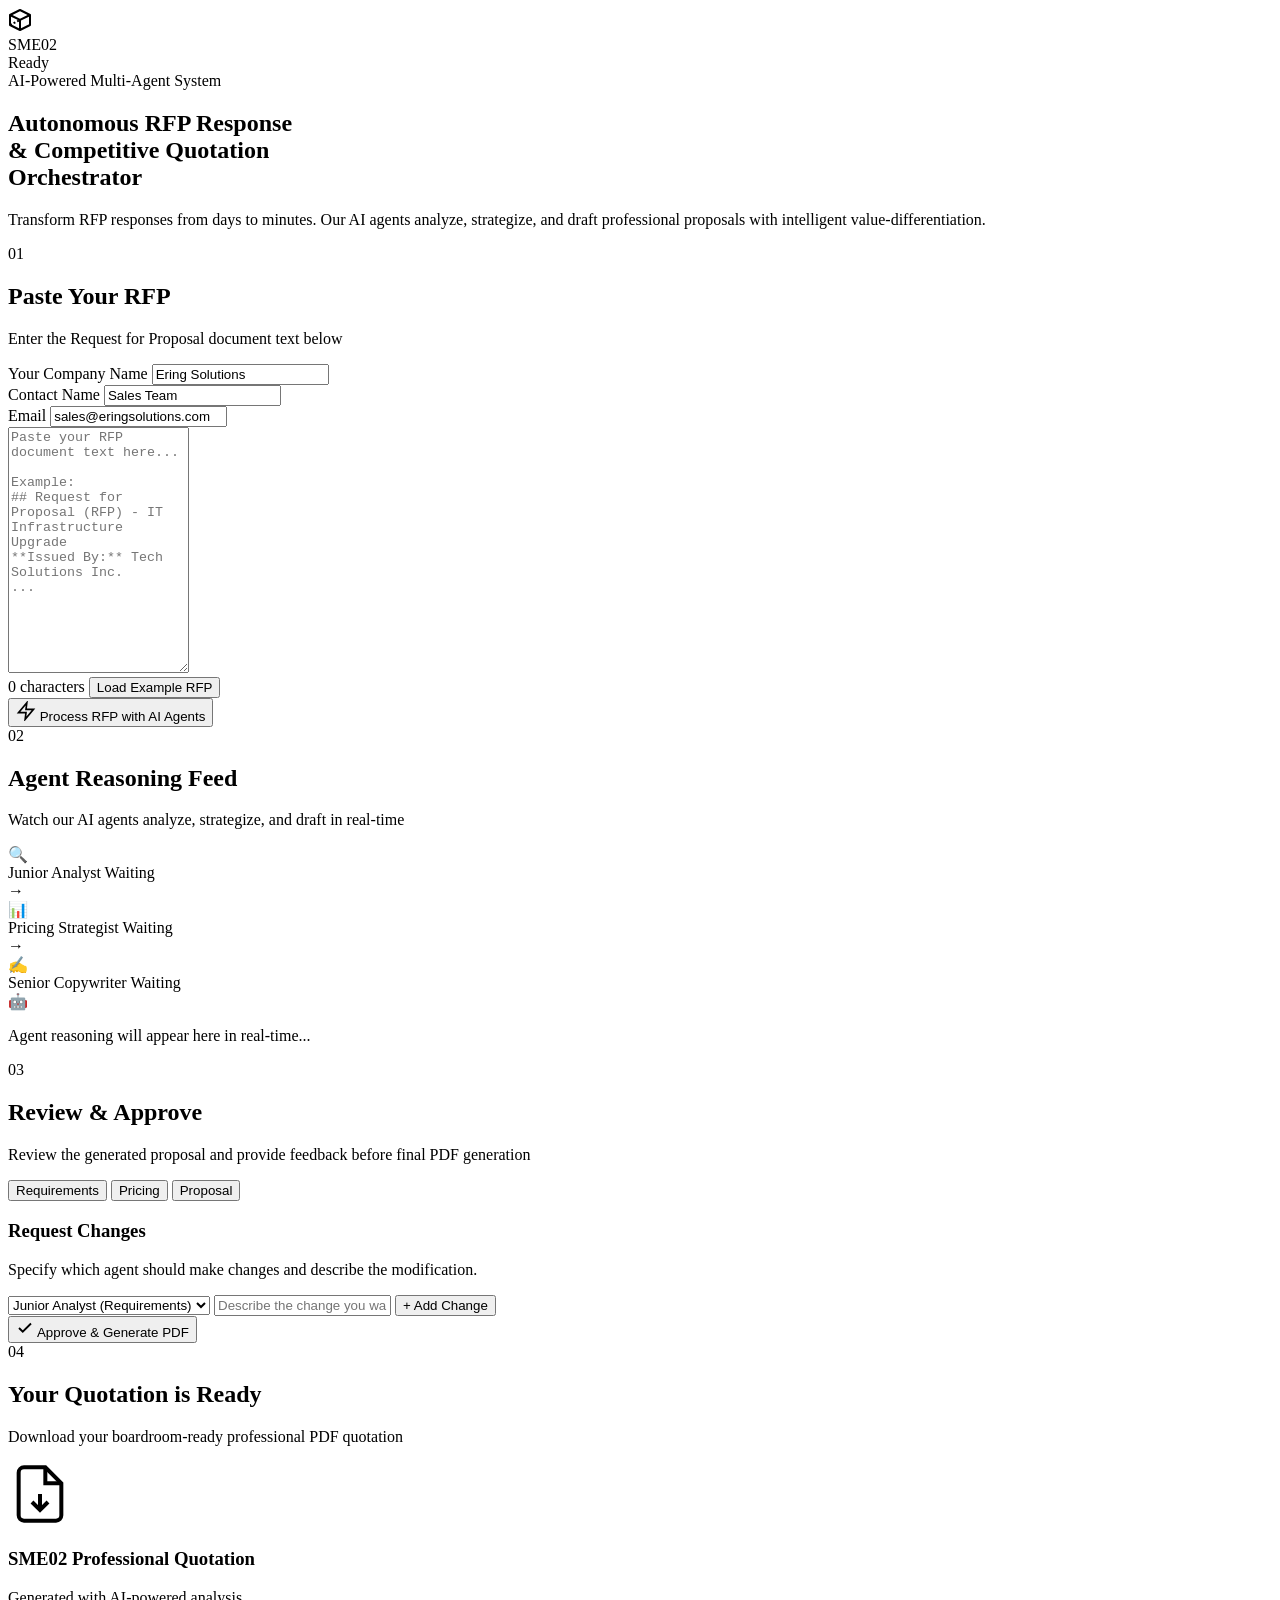
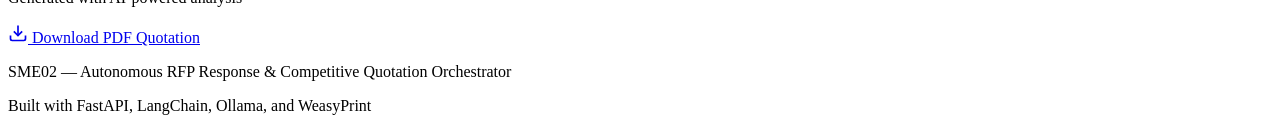
==== SME02/static/index.html @ 57f578cc "chore: initial commit of workspace" ====
<!DOCTYPE html>
<html lang="en">
<head>
    <meta charset="UTF-8">
    <meta name="viewport" content="width=device-width, initial-scale=1.0">
    <title>SME02 — Autonomous RFP Response Orchestrator</title>
    <meta name="description" content="AI-powered multi-agent system for competitive RFP quotation generation. Transform RFP responses from days to minutes.">
    <link rel="preconnect" href="https://fonts.googleapis.com">
    <link rel="preconnect" href="https://fonts.gstatic.com" crossorigin>
    <link href="https://fonts.googleapis.com/css2?family=Inter:wght@300;400;500;600;700;800;900&family=JetBrains+Mono:wght@400;500;600;700&display=swap" rel="stylesheet">
    <link rel="stylesheet" href="/static/css/style.css">
</head>
<body>

    <!-- ===== Ambient Background ===== -->
    <div class="ambient-bg">
        <div class="ambient-orb orb-1"></div>
        <div class="ambient-orb orb-2"></div>
        <div class="ambient-orb orb-3"></div>
    </div>

    <!-- ===== Header ===== -->
    <header class="header" id="header">
        <div class="header-inner">
            <div class="logo">
                <div class="logo-icon">
                    <svg width="24" height="24" viewBox="0 0 24 24" fill="none">
                        <path d="M12 2L2 7V17L12 22L22 17V7L12 2Z" stroke="currentColor" stroke-width="2" stroke-linejoin="round"/>
                        <path d="M12 22V12" stroke="currentColor" stroke-width="2"/>
                        <path d="M22 7L12 12L2 7" stroke="currentColor" stroke-width="2"/>
                        <path d="M2 17L12 12" stroke="currentColor" stroke-width="2" stroke-dasharray="2 2"/>
                    </svg>
                </div>
                <span class="logo-text">SME<span class="logo-accent">02</span></span>
            </div>
            <nav class="nav-status">
                <span class="status-badge" id="globalStatus">
                    <span class="status-dot"></span>
                    Ready
                </span>
            </nav>
        </div>
    </header>

    <!-- ===== Main Content ===== -->
    <main class="main">

        <!-- Hero Section -->
        <section class="hero" id="heroSection">
            <div class="hero-content">
                <div class="hero-badge">AI-Powered Multi-Agent System</div>
                <h1 class="hero-title">
                    Autonomous RFP Response<br>
                    <span class="gradient-text">&amp; Competitive Quotation</span><br>
                    Orchestrator
                </h1>
                <p class="hero-subtitle">
                    Transform RFP responses from days to minutes. Our AI agents analyze, strategize, and draft
                    professional proposals with intelligent value-differentiation.
                </p>
            </div>
        </section>

        <!-- RFP Input Section -->
        <section class="section" id="inputSection">
            <div class="section-header">
                <div class="section-number">01</div>
                <div>
                    <h2 class="section-title">Paste Your RFP</h2>
                    <p class="section-desc">Enter the Request for Proposal document text below</p>
                </div>
            </div>

            <div class="input-card glass-card">
                <div class="input-meta-row">
                    <div class="input-field-group">
                        <label for="companyName">Your Company Name</label>
                        <input type="text" id="companyName" value="Ering Solutions" placeholder="Your company name">
                    </div>
                    <div class="input-field-group">
                        <label for="contactName">Contact Name</label>
                        <input type="text" id="contactName" value="Sales Team" placeholder="Contact person">
                    </div>
                    <div class="input-field-group">
                        <label for="contactEmail">Email</label>
                        <input type="email" id="contactEmail" value="sales@eringsolutions.com" placeholder="Email">
                    </div>
                </div>

                <div class="textarea-wrapper">
                    <textarea id="rfpInput" rows="16" placeholder="Paste your RFP document text here...

Example:
## Request for Proposal (RFP) - IT Infrastructure Upgrade
**Issued By:** Tech Solutions Inc.
..."></textarea>
                    <div class="textarea-footer">
                        <span class="char-count" id="charCount">0 characters</span>
                        <button class="btn-secondary" id="loadExampleBtn">Load Example RFP</button>
                    </div>
                </div>

                <button class="btn-primary" id="processBtn">
                    <svg width="20" height="20" viewBox="0 0 24 24" fill="none" stroke="currentColor" stroke-width="2">
                        <polygon points="13 2 3 14 12 14 11 22 21 10 12 10 13 2"/>
                    </svg>
                    Process RFP with AI Agents
                </button>
            </div>
        </section>

        <!-- Agent Reasoning Feed (Glass Box) -->
        <section class="section hidden" id="agentSection">
            <div class="section-header">
                <div class="section-number">02</div>
                <div>
                    <h2 class="section-title">Agent Reasoning Feed</h2>
                    <p class="section-desc">Watch our AI agents analyze, strategize, and draft in real-time</p>
                </div>
            </div>

            <div class="agents-panel glass-card">
                <!-- Agent Status Cards -->
                <div class="agent-status-bar">
                    <div class="agent-chip" id="chipAnalyst" data-status="waiting">
                        <div class="agent-chip-icon">🔍</div>
                        <div class="agent-chip-info">
                            <span class="agent-chip-name">Junior Analyst</span>
                            <span class="agent-chip-status">Waiting</span>
                        </div>
                    </div>
                    <div class="agent-connector">→</div>
                    <div class="agent-chip" id="chipStrategist" data-status="waiting">
                        <div class="agent-chip-icon">📊</div>
                        <div class="agent-chip-info">
                            <span class="agent-chip-name">Pricing Strategist</span>
                            <span class="agent-chip-status">Waiting</span>
                        </div>
                    </div>
                    <div class="agent-connector">→</div>
                    <div class="agent-chip" id="chipCopywriter" data-status="waiting">
                        <div class="agent-chip-icon">✍️</div>
                        <div class="agent-chip-info">
                            <span class="agent-chip-name">Senior Copywriter</span>
                            <span class="agent-chip-status">Waiting</span>
                        </div>
                    </div>
                </div>

                <!-- Live Feed -->
                <div class="feed-container" id="feedContainer">
                    <div class="feed-empty">
                        <div class="feed-empty-icon">🤖</div>
                        <p>Agent reasoning will appear here in real-time...</p>
                    </div>
                </div>
            </div>
        </section>

        <!-- Review & Approve Section -->
        <section class="section hidden" id="reviewSection">
            <div class="section-header">
                <div class="section-number">03</div>
                <div>
                    <h2 class="section-title">Review &amp; Approve</h2>
                    <p class="section-desc">Review the generated proposal and provide feedback before final PDF generation</p>
                </div>
            </div>

            <div class="review-panel glass-card">
                <!-- Tabs -->
                <div class="review-tabs" id="reviewTabs">
                    <button class="review-tab active" data-tab="requirements">Requirements</button>
                    <button class="review-tab" data-tab="pricing">Pricing</button>
                    <button class="review-tab" data-tab="proposal">Proposal</button>
                </div>

                <!-- Tab Content -->
                <div class="review-content" id="reviewContent">
                    <div class="review-tab-content active" id="tab-requirements"></div>
                    <div class="review-tab-content" id="tab-pricing"></div>
                    <div class="review-tab-content" id="tab-proposal"></div>
                </div>

                <!-- Feedback Area -->
                <div class="feedback-area">
                    <h3>Request Changes</h3>
                    <p class="feedback-hint">Specify which agent should make changes and describe the modification.</p>

                    <div class="changes-list" id="changesList"></div>

                    <div class="add-change-form">
                        <select id="changeAgent">
                            <option value="Junior Analyst">Junior Analyst (Requirements)</option>
                            <option value="Pricing Strategist">Pricing Strategist (Pricing)</option>
                            <option value="Senior Copywriter">Senior Copywriter (Content)</option>
                        </select>
                        <input type="text" id="changeInstruction" placeholder="Describe the change you want...">
                        <button class="btn-secondary" id="addChangeBtn">+ Add Change</button>
                    </div>

                    <div class="review-actions">
                        <button class="btn-primary" id="approveBtn">
                            <svg width="18" height="18" viewBox="0 0 24 24" fill="none" stroke="currentColor" stroke-width="2.5">
                                <polyline points="20 6 9 17 4 12"/>
                            </svg>
                            Approve &amp; Generate PDF
                        </button>
                        <button class="btn-outline" id="submitChangesBtn" style="display:none;">
                            <svg width="18" height="18" viewBox="0 0 24 24" fill="none" stroke="currentColor" stroke-width="2">
                                <path d="M11 4H4a2 2 0 0 0-2 2v14a2 2 0 0 0 2 2h14a2 2 0 0 0 2-2v-7"/>
                                <path d="M18.5 2.5a2.121 2.121 0 0 1 3 3L12 15l-4 1 1-4 9.5-9.5z"/>
                            </svg>
                            Submit Changes &amp; Re-run Agents
                        </button>
                    </div>
                </div>
            </div>
        </section>

        <!-- PDF Download Section -->
        <section class="section hidden" id="downloadSection">
            <div class="section-header">
                <div class="section-number">04</div>
                <div>
                    <h2 class="section-title">Your Quotation is Ready</h2>
                    <p class="section-desc">Download your boardroom-ready professional PDF quotation</p>
                </div>
            </div>

            <div class="download-card glass-card">
                <div class="download-icon">
                    <svg width="64" height="64" viewBox="0 0 24 24" fill="none" stroke="currentColor" stroke-width="1.5">
                        <path d="M14 2H6a2 2 0 0 0-2 2v16a2 2 0 0 0 2 2h12a2 2 0 0 0 2-2V8z"/>
                        <polyline points="14 2 14 8 20 8"/>
                        <line x1="12" y1="18" x2="12" y2="12"/>
                        <polyline points="9 15 12 18 15 15"/>
                    </svg>
                </div>
                <h3>SME02 Professional Quotation</h3>
                <p class="download-meta" id="downloadMeta">Generated with AI-powered analysis</p>
                <a class="btn-primary download-btn" id="downloadPdfBtn" href="#" download>
                    <svg width="20" height="20" viewBox="0 0 24 24" fill="none" stroke="currentColor" stroke-width="2">
                        <path d="M21 15v4a2 2 0 0 1-2 2H5a2 2 0 0 1-2-2v-4"/>
                        <polyline points="7 10 12 15 17 10"/>
                        <line x1="12" y1="15" x2="12" y2="3"/>
                    </svg>
                    Download PDF Quotation
                </a>
            </div>
        </section>

    </main>

    <!-- Footer -->
    <footer class="footer">
        <p>SME02 — Autonomous RFP Response & Competitive Quotation Orchestrator</p>
        <p class="footer-sub">Built with FastAPI, LangChain, Ollama, and WeasyPrint</p>
    </footer>

    <script src="/static/js/app.js"></script>
</body>
</html>
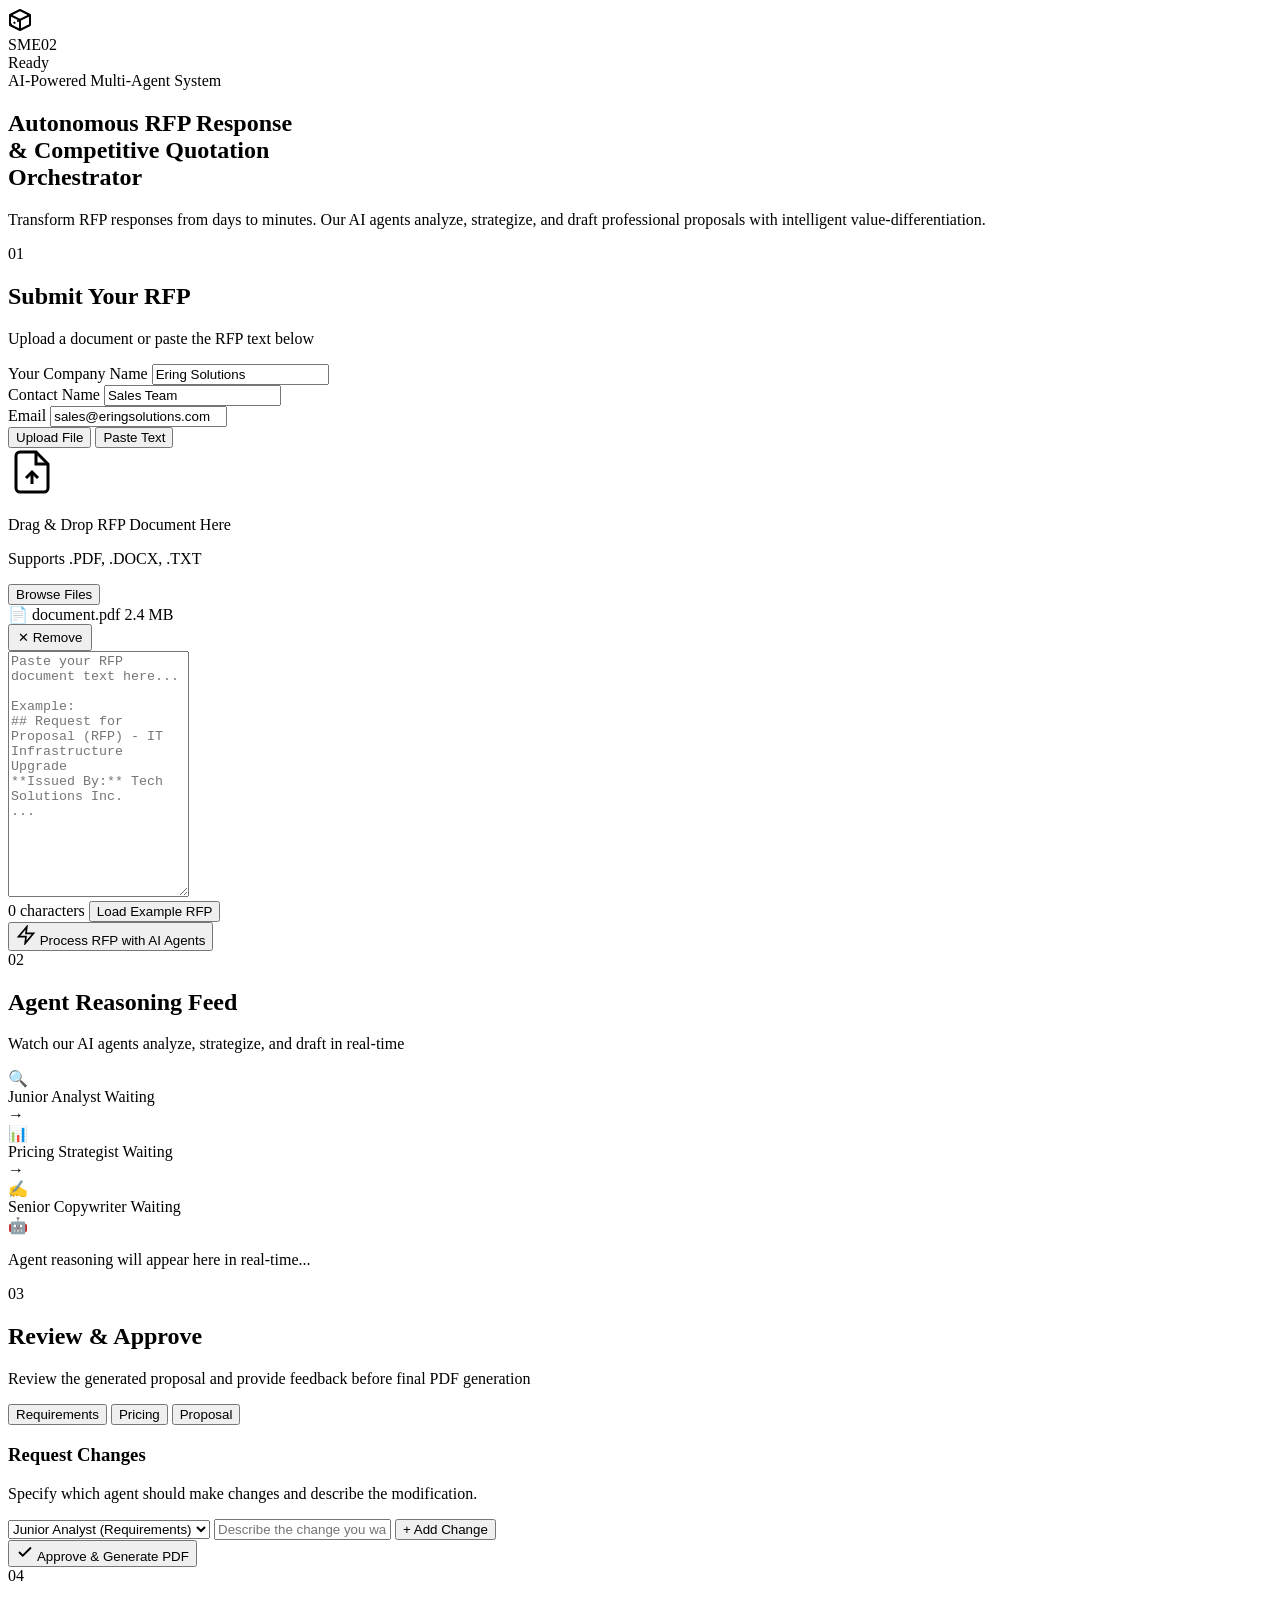
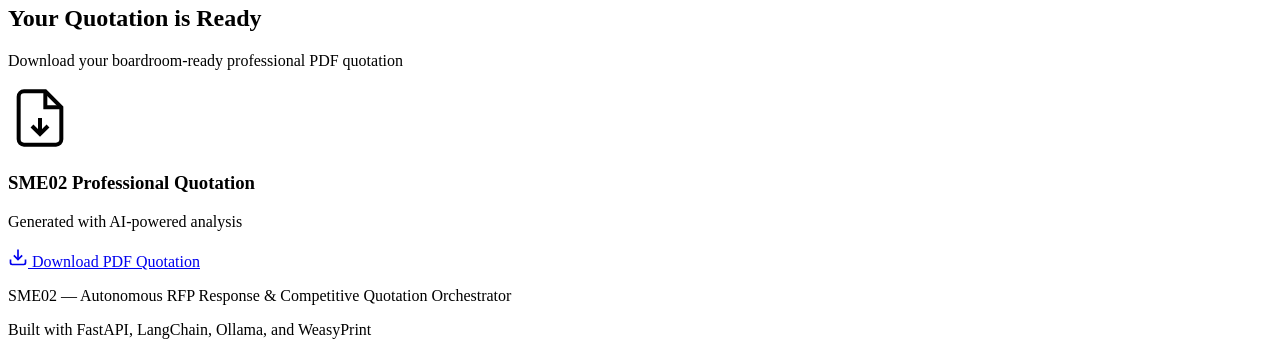
==== commit 81985f7d: "feat: complete SME02 PDF generator styling & stability" ====
--- a/SME02/static/index.html
+++ b/SME02/static/index.html
@@ -66,8 +66,8 @@
             <div class="section-header">
                 <div class="section-number">01</div>
                 <div>
-                    <h2 class="section-title">Paste Your RFP</h2>
-                    <p class="section-desc">Enter the Request for Proposal document text below</p>
+                    <h2 class="section-title">Submit Your RFP</h2>
+                    <p class="section-desc">Upload a document or paste the RFP text below</p>
                 </div>
             </div>
 
@@ -87,16 +87,49 @@
                     </div>
                 </div>
 
-                <div class="textarea-wrapper">
-                    <textarea id="rfpInput" rows="16" placeholder="Paste your RFP document text here...
+                <div class="input-mode-tabs" id="inputModeTabs">
+                    <button class="input-tab active" data-mode="upload">Upload File</button>
+                    <button class="input-tab" data-mode="paste">Paste Text</button>
+                </div>
+                
+                <div class="input-mode-content active" id="mode-upload">
+                    <div class="drop-zone" id="dropZone">
+                        <div class="drop-zone-icon">
+                            <svg width="48" height="48" viewBox="0 0 24 24" fill="none" stroke="currentColor" stroke-width="1.5">
+                                <path d="M14 2H6a2 2 0 0 0-2 2v16a2 2 0 0 0 2 2h12a2 2 0 0 0 2-2V8z"></path>
+                                <polyline points="14 2 14 8 20 8"></polyline>
+                                <line x1="12" y1="18" x2="12" y2="12"></line>
+                                <polyline points="9 15 12 12 15 15"></polyline>
+                            </svg>
+                        </div>
+                        <p class="drop-zone-text">Drag &amp; Drop RFP Document Here</p>
+                        <p class="drop-zone-hint">Supports .PDF, .DOCX, .TXT</p>
+                        <button class="btn-secondary drop-zone-btn" id="browseFileBtn">Browse Files</button>
+                        <input type="file" id="fileInput" accept=".pdf,.docx,.txt,.doc" style="display:none;">
+                    </div>
+                    
+                    <div class="selected-file hidden" id="selectedFile">
+                        <div class="file-info">
+                            <span class="file-icon">📄</span>
+                            <span class="file-name" id="fileName">document.pdf</span>
+                            <span class="file-size" id="fileSize">2.4 MB</span>
+                        </div>
+                        <button class="btn-secondary" id="removeFileBtn" style="padding:4px 8px;">✕ Remove</button>
+                    </div>
+                </div>
+
+                <div class="input-mode-content" id="mode-paste">
+                    <div class="textarea-wrapper">
+                        <textarea id="rfpInput" rows="16" placeholder="Paste your RFP document text here...
 
 Example:
 ## Request for Proposal (RFP) - IT Infrastructure Upgrade
 **Issued By:** Tech Solutions Inc.
 ..."></textarea>
-                    <div class="textarea-footer">
-                        <span class="char-count" id="charCount">0 characters</span>
-                        <button class="btn-secondary" id="loadExampleBtn">Load Example RFP</button>
+                        <div class="textarea-footer">
+                            <span class="char-count" id="charCount">0 characters</span>
+                            <button class="btn-secondary" id="loadExampleBtn">Load Example RFP</button>
+                        </div>
                     </div>
                 </div>
 
@@ -239,7 +272,7 @@
                 </div>
                 <h3>SME02 Professional Quotation</h3>
                 <p class="download-meta" id="downloadMeta">Generated with AI-powered analysis</p>
-                <a class="btn-primary download-btn" id="downloadPdfBtn" href="#" download>
+                <a class="btn-primary download-btn" id="downloadPdfBtn" href="#" target="_blank">
                     <svg width="20" height="20" viewBox="0 0 24 24" fill="none" stroke="currentColor" stroke-width="2">
                         <path d="M21 15v4a2 2 0 0 1-2 2H5a2 2 0 0 1-2-2v-4"/>
                         <polyline points="7 10 12 15 17 10"/>
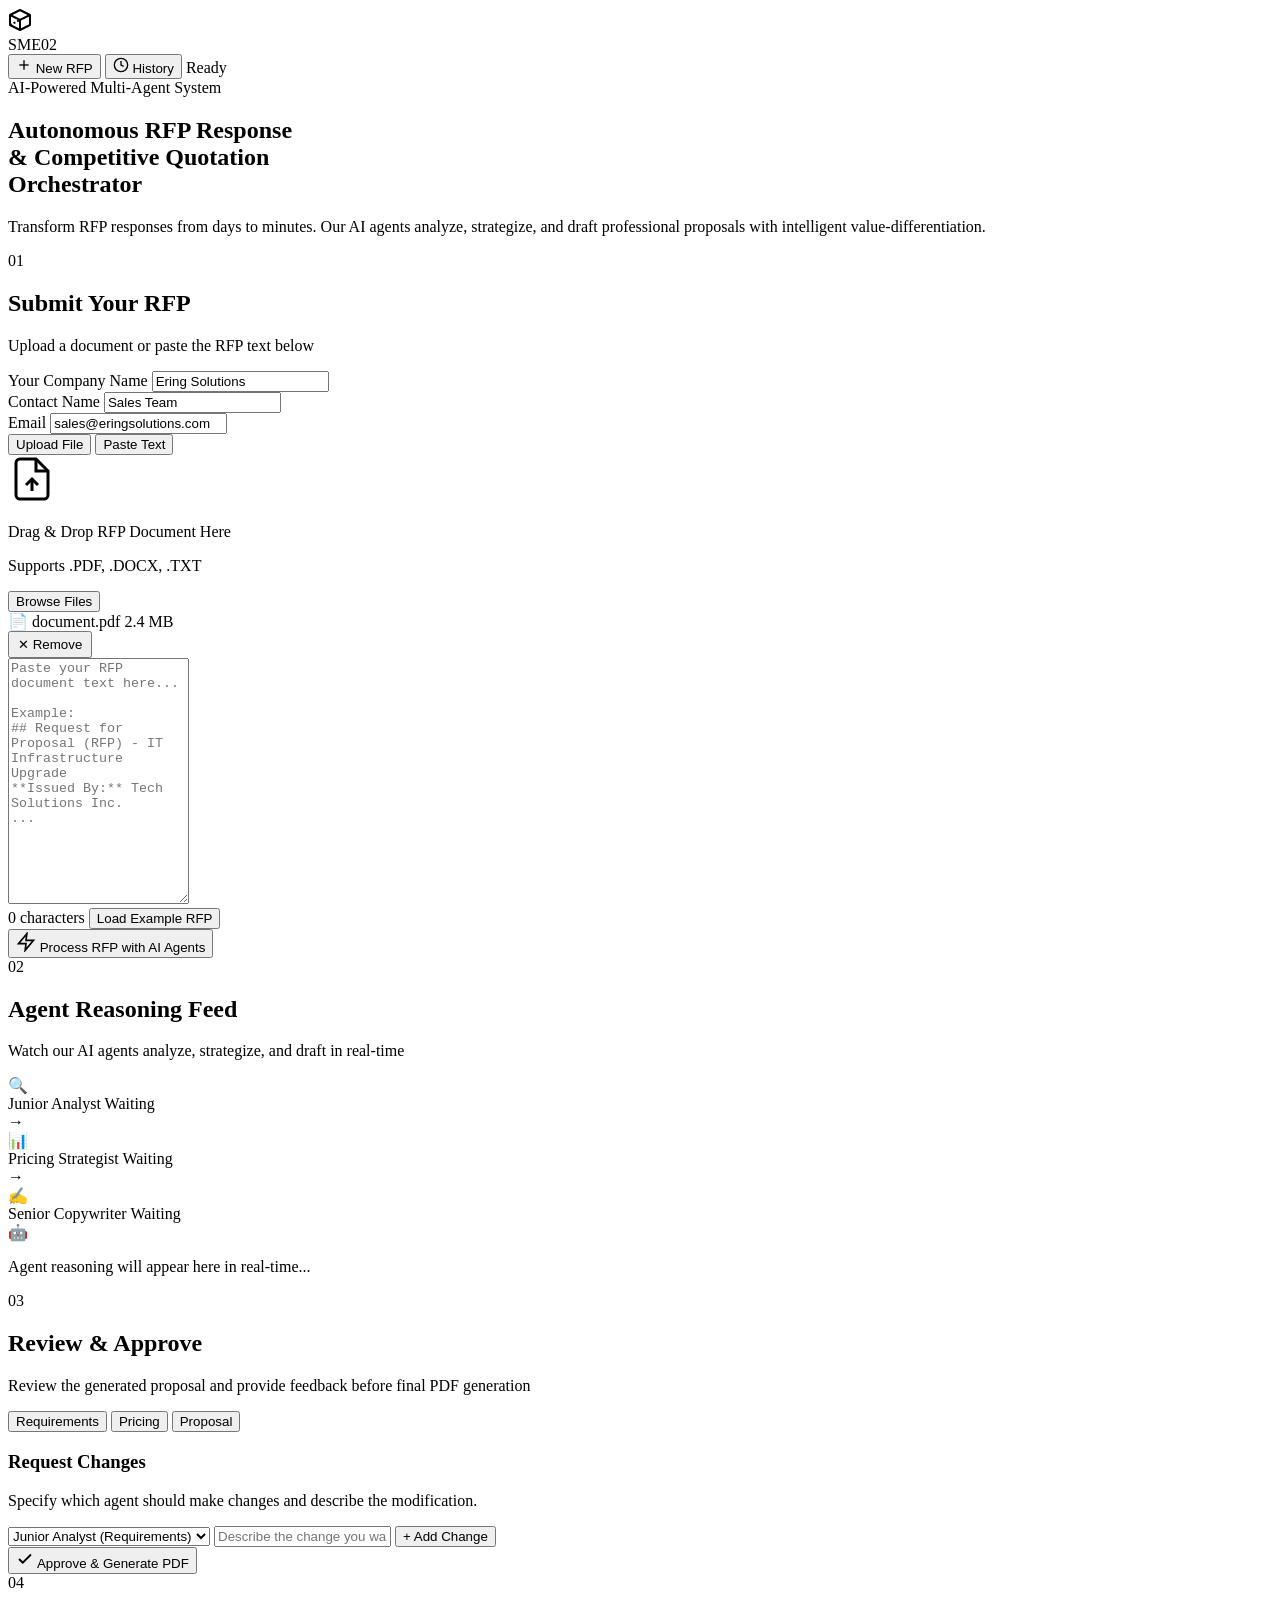
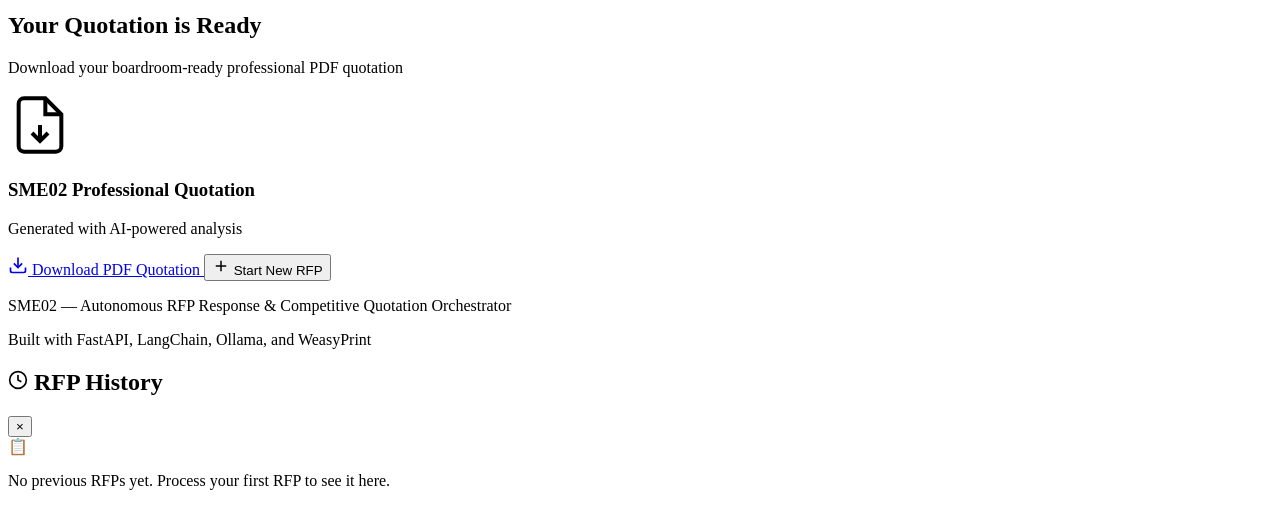
==== commit e90a94ca: "Fix generate pdf spinner bug, add New RFP reset functionality, and implement local history storage" ====
--- a/SME02/static/index.html
+++ b/SME02/static/index.html
@@ -33,7 +33,21 @@
                 </div>
                 <span class="logo-text">SME<span class="logo-accent">02</span></span>
             </div>
-            <nav class="nav-status">
+            <nav class="nav-actions">
+                <button class="header-btn" id="newRfpHeaderBtn" title="Start New RFP">
+                    <svg width="16" height="16" viewBox="0 0 24 24" fill="none" stroke="currentColor" stroke-width="2">
+                        <line x1="12" y1="5" x2="12" y2="19"/>
+                        <line x1="5" y1="12" x2="19" y2="12"/>
+                    </svg>
+                    New RFP
+                </button>
+                <button class="header-btn" id="historyBtn" title="View History">
+                    <svg width="16" height="16" viewBox="0 0 24 24" fill="none" stroke="currentColor" stroke-width="2">
+                        <circle cx="12" cy="12" r="10"/>
+                        <polyline points="12 6 12 12 16 14"/>
+                    </svg>
+                    History
+                </button>
                 <span class="status-badge" id="globalStatus">
                     <span class="status-dot"></span>
                     Ready
@@ -272,7 +286,7 @@
                 </div>
                 <h3>SME02 Professional Quotation</h3>
                 <p class="download-meta" id="downloadMeta">Generated with AI-powered analysis</p>
-                <a class="btn-primary download-btn" id="downloadPdfBtn" href="#" target="_blank">
+                <a class="btn-primary download-btn" id="downloadPdfBtn" href="#">
                     <svg width="20" height="20" viewBox="0 0 24 24" fill="none" stroke="currentColor" stroke-width="2">
                         <path d="M21 15v4a2 2 0 0 1-2 2H5a2 2 0 0 1-2-2v-4"/>
                         <polyline points="7 10 12 15 17 10"/>
@@ -280,6 +294,13 @@
                     </svg>
                     Download PDF Quotation
                 </a>
+                <button class="btn-new-rfp" id="newRfpBtn">
+                    <svg width="18" height="18" viewBox="0 0 24 24" fill="none" stroke="currentColor" stroke-width="2">
+                        <line x1="12" y1="5" x2="12" y2="19"/>
+                        <line x1="5" y1="12" x2="19" y2="12"/>
+                    </svg>
+                    Start New RFP
+                </button>
             </div>
         </section>
 
@@ -291,6 +312,28 @@
         <p class="footer-sub">Built with FastAPI, LangChain, Ollama, and WeasyPrint</p>
     </footer>
 
+    <!-- ===== History Modal ===== -->
+    <div class="modal-overlay hidden" id="historyModal">
+        <div class="modal-panel glass-card">
+            <div class="modal-header">
+                <h2 class="modal-title">
+                    <svg width="20" height="20" viewBox="0 0 24 24" fill="none" stroke="currentColor" stroke-width="2">
+                        <circle cx="12" cy="12" r="10"/>
+                        <polyline points="12 6 12 12 16 14"/>
+                    </svg>
+                    RFP History
+                </h2>
+                <button class="modal-close" id="closeHistoryBtn">&times;</button>
+            </div>
+            <div class="modal-body" id="historyList">
+                <div class="history-empty">
+                    <div class="history-empty-icon">📋</div>
+                    <p>No previous RFPs yet. Process your first RFP to see it here.</p>
+                </div>
+            </div>
+        </div>
+    </div>
+
     <script src="/static/js/app.js"></script>
 </body>
 </html>
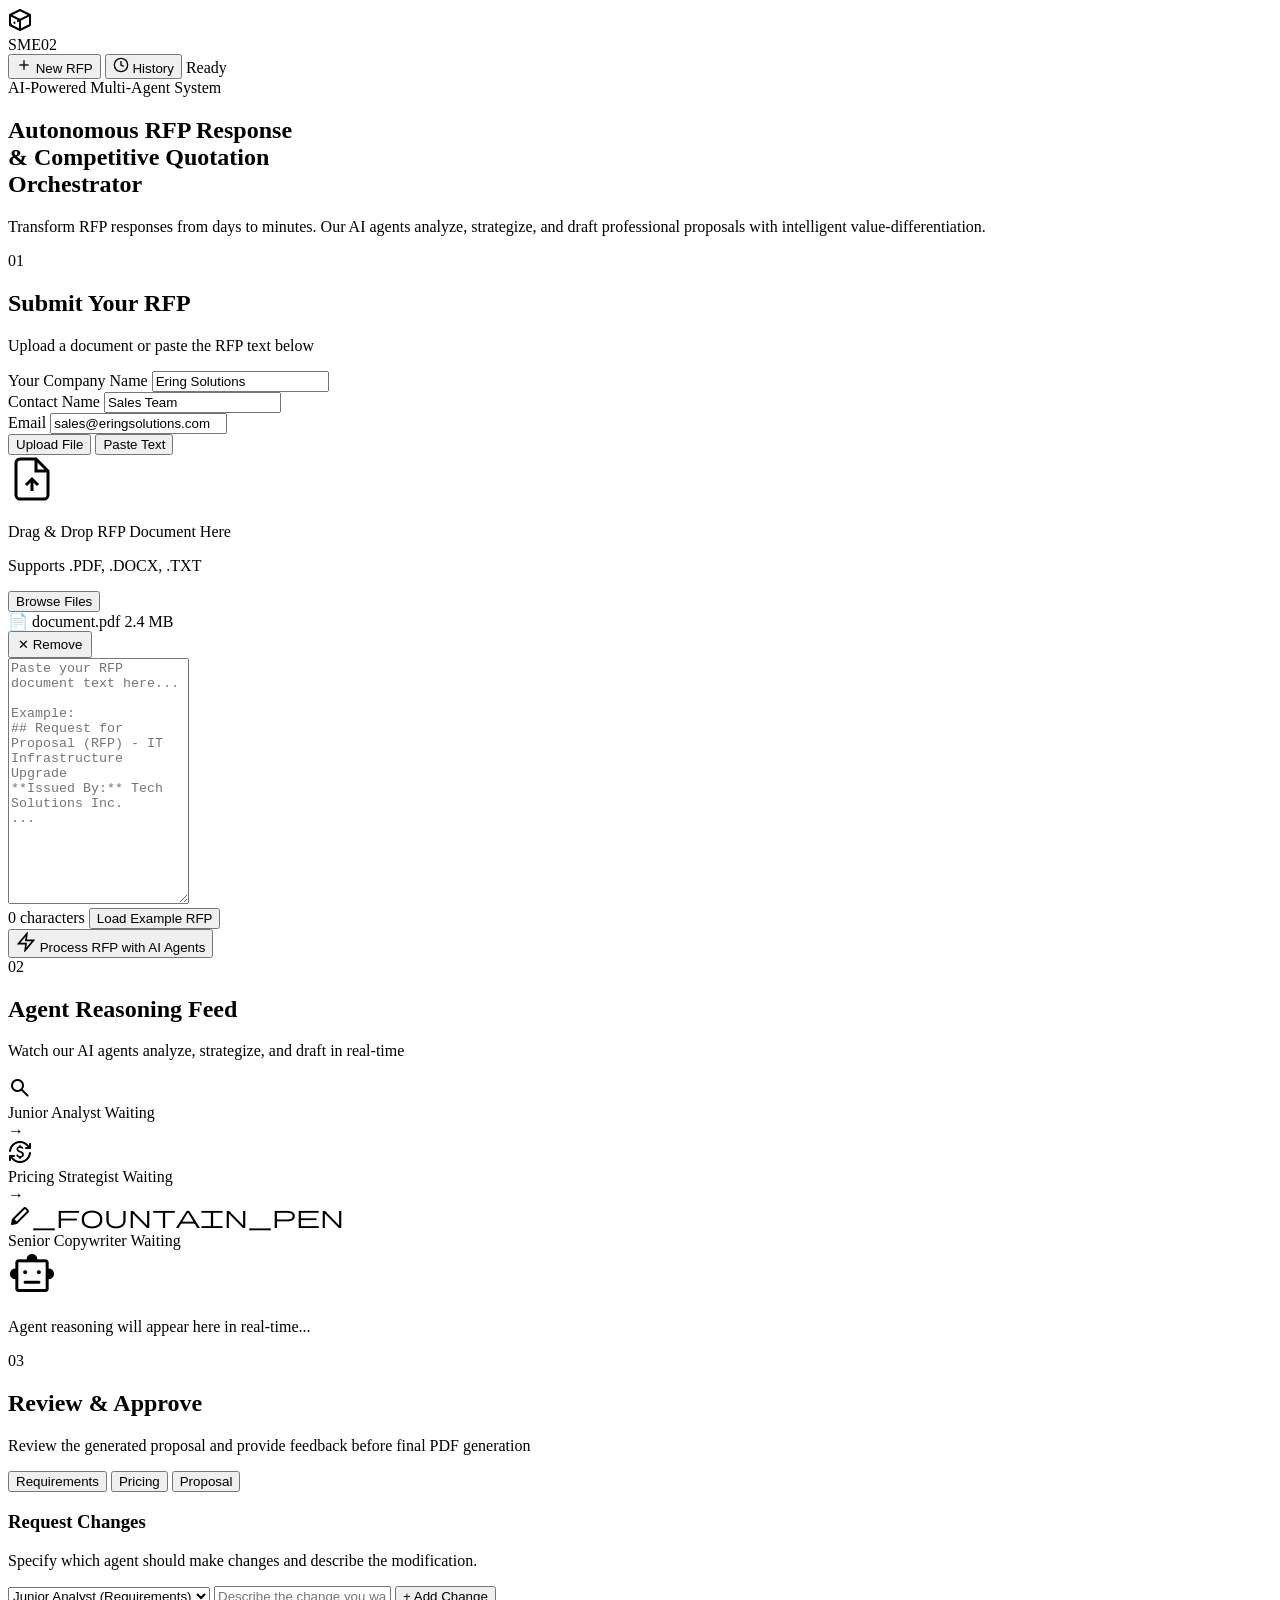
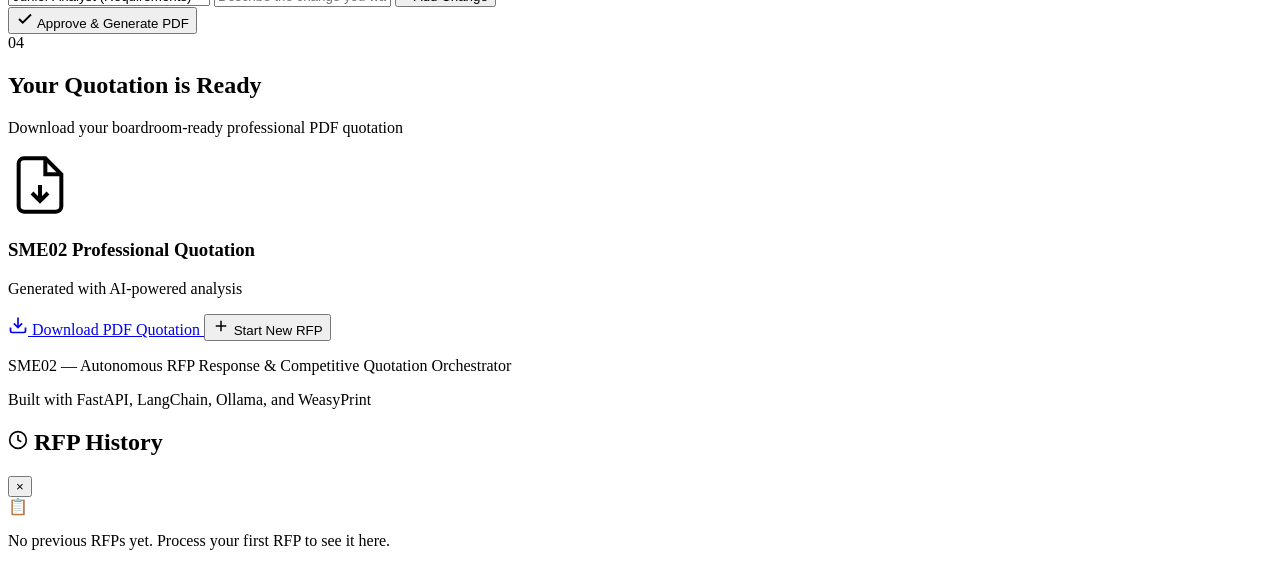
==== commit 89012f0a: "Implement real-time currency conversion and tax rates for Pricing Strategist" ====
--- a/SME02/static/index.html
+++ b/SME02/static/index.html
@@ -8,7 +8,8 @@
     <link rel="preconnect" href="https://fonts.googleapis.com">
     <link rel="preconnect" href="https://fonts.gstatic.com" crossorigin>
     <link href="https://fonts.googleapis.com/css2?family=Inter:wght@300;400;500;600;700;800;900&family=JetBrains+Mono:wght@400;500;600;700&display=swap" rel="stylesheet">
-    <link rel="stylesheet" href="/static/css/style.css">
+    <link rel="stylesheet" href="https://fonts.googleapis.com/css2?family=Material+Symbols+Rounded:opsz,wght,FILL,GRAD@20..48,100..700,0..1,-50..200&icon_names=assignment,cancel,check_circle,currency_exchange,description,pending,published_with_changes,schedule,search,settings,smart_toy,stylus_fountain_pen,sync" />
+    <link rel="stylesheet" href="/static/css/style.css?v=1.1">
 </head>
 <body>
 
@@ -170,7 +171,7 @@
                 <!-- Agent Status Cards -->
                 <div class="agent-status-bar">
                     <div class="agent-chip" id="chipAnalyst" data-status="waiting">
-                        <div class="agent-chip-icon">🔍</div>
+                        <div class="agent-chip-icon"><span class="material-symbols-rounded">search</span></div>
                         <div class="agent-chip-info">
                             <span class="agent-chip-name">Junior Analyst</span>
                             <span class="agent-chip-status">Waiting</span>
@@ -178,7 +179,7 @@
                     </div>
                     <div class="agent-connector">→</div>
                     <div class="agent-chip" id="chipStrategist" data-status="waiting">
-                        <div class="agent-chip-icon">📊</div>
+                        <div class="agent-chip-icon"><span class="material-symbols-rounded">currency_exchange</span></div>
                         <div class="agent-chip-info">
                             <span class="agent-chip-name">Pricing Strategist</span>
                             <span class="agent-chip-status">Waiting</span>
@@ -186,7 +187,7 @@
                     </div>
                     <div class="agent-connector">→</div>
                     <div class="agent-chip" id="chipCopywriter" data-status="waiting">
-                        <div class="agent-chip-icon">✍️</div>
+                        <div class="agent-chip-icon"><span class="material-symbols-rounded">stylus_fountain_pen</span></div>
                         <div class="agent-chip-info">
                             <span class="agent-chip-name">Senior Copywriter</span>
                             <span class="agent-chip-status">Waiting</span>
@@ -197,7 +198,7 @@
                 <!-- Live Feed -->
                 <div class="feed-container" id="feedContainer">
                     <div class="feed-empty">
-                        <div class="feed-empty-icon">🤖</div>
+                        <div class="feed-empty-icon"><span class="material-symbols-rounded" style="font-size: 48px;">smart_toy</span></div>
                         <p>Agent reasoning will appear here in real-time...</p>
                     </div>
                 </div>
@@ -334,6 +335,6 @@
         </div>
     </div>
 
-    <script src="/static/js/app.js"></script>
+    <script src="/static/js/app.js?v=1.1"></script>
 </body>
 </html>
